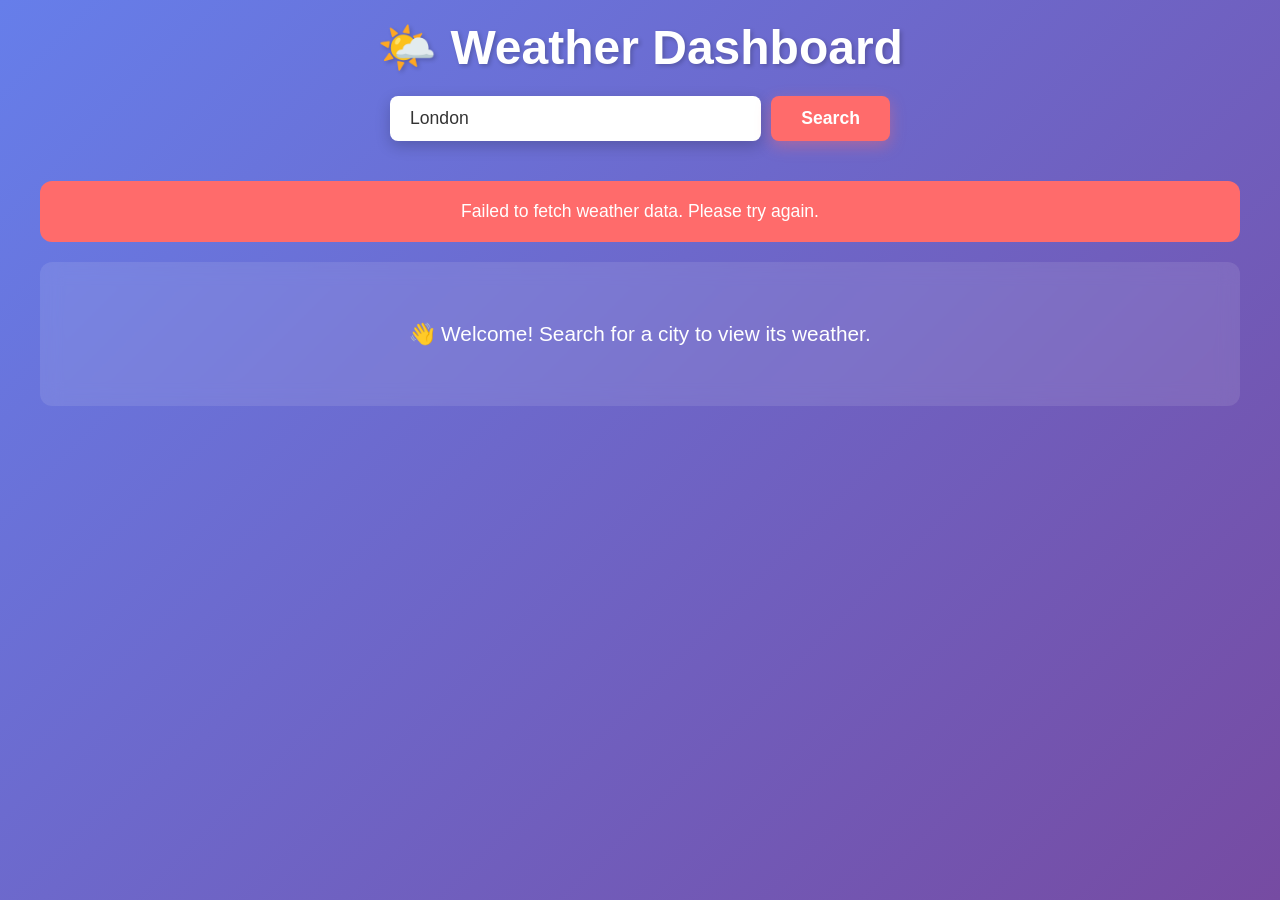
==== index.html @ ed743a14 "Add index.html - Weather Dashboard interface" ====
<!DOCTYPE html>
<html lang="en">
<head>
    <meta charset="UTF-8">
    <meta name="viewport" content="width=device-width, initial-scale=1.0">
    <title>Weather Dashboard</title>
    <link rel="stylesheet" href="styles.css">
</head>
<body>
    <div class="container">
        <div class="header">
            <h1>🌤️ Weather Dashboard</h1>
            <div class="search-box">
                <input type="text" id="searchInput" placeholder="Search for a city..." autocomplete="off">
                <button id="searchBtn">Search</button>
            </div>
        </div>

        <div class="loading" id="loading" style="display: none;">
            <p>Loading weather data...</p>
        </div>

        <div class="error" id="error" style="display: none;"></div>

        <div class="weather-content" id="weatherContent" style="display: none;">
            <!-- Current Weather -->
            <div class="current-weather">
                <div class="city-info">
                    <h2 id="cityName">City Name</h2>
                    <p id="weatherDescription">Weather Description</p>
                </div>
                <div class="temp-section">
                    <div class="temperature">
                        <span id="temp">--</span>°C
                    </div>
                    <div class="weather-icon">
                        <img id="weatherIcon" src="" alt="Weather Icon">
                    </div>
                </div>
            </div>

            <!-- Weather Details Grid -->
            <div class="details-grid">
                <div class="detail-card">
                    <p class="label">Feels Like</p>
                    <p class="value" id="feelsLike">--°C</p>
                </div>
                <div class="detail-card">
                    <p class="label">Humidity</p>
                    <p class="value" id="humidity">--%</p>
                </div>
                <div class="detail-card">
                    <p class="label">Wind Speed</p>
                    <p class="value" id="windSpeed">-- m/s</p>
                </div>
                <div class="detail-card">
                    <p class="label">Pressure</p>
                    <p class="value" id="pressure">-- hPa</p>
                </div>
                <div class="detail-card">
                    <p class="label">UV Index</p>
                    <p class="value" id="uvIndex">--</p>
                </div>
                <div class="detail-card">
                    <p class="label">Visibility</p>
                    <p class="value" id="visibility">-- km</p>
                </div>
            </div>

            <!-- 5-Day Forecast -->
            <div class="forecast-section">
                <h3>5-Day Forecast</h3>
                <div class="forecast-grid" id="forecastGrid">
                    <!-- Forecast cards will be inserted here -->
                </div>
            </div>
        </div>

        <div class="initial-message" id="initialMessage">
            <p>👋 Welcome! Search for a city to view its weather.</p>
        </div>
    </div>

    <script src="script.js"></script>
</body>
</html>
---- styles.css ----
* {
    margin: 0;
    padding: 0;
    box-sizing: border-box;
}

body {
    font-family: 'Segoe UI', Tahoma, Geneva, Verdana, sans-serif;
    background: linear-gradient(135deg, #667eea 0%, #764ba2 100%);
    min-height: 100vh;
    padding: 20px;
}

.container {
    max-width: 1200px;
    margin: 0 auto;
}

.header {
    text-align: center;
    margin-bottom: 40px;
    animation: slideDown 0.6s ease-out;
}

h1 {
    color: white;
    font-size: 3em;
    margin-bottom: 20px;
    text-shadow: 2px 2px 4px rgba(0, 0, 0, 0.2);
}

.search-box {
    display: flex;
    gap: 10px;
    max-width: 500px;
    margin: 0 auto;
}

#searchInput {
    flex: 1;
    padding: 12px 20px;
    font-size: 1.1em;
    border: none;
    border-radius: 8px;
    background: white;
    color: #333;
    box-shadow: 0 5px 15px rgba(0, 0, 0, 0.2);
}

#searchInput::placeholder {
    color: #999;
}

#searchBtn {
    padding: 12px 30px;
    font-size: 1.1em;
    background: #ff6b6b;
    color: white;
    border: none;
    border-radius: 8px;
    cursor: pointer;
    font-weight: 600;
    transition: transform 0.2s, box-shadow 0.2s;
    box-shadow: 0 5px 15px rgba(255, 107, 107, 0.4);
}

#searchBtn:hover {
    transform: translateY(-2px);
    box-shadow: 0 8px 20px rgba(255, 107, 107, 0.6);
}

/* Current Weather Section */
.current-weather {
    background: white;
    border-radius: 15px;
    padding: 40px;
    margin-bottom: 30px;
    display: flex;
    justify-content: space-between;
    align-items: center;
    box-shadow: 0 20px 60px rgba(0, 0, 0, 0.3);
    animation: fadeIn 0.6s ease-out;
}

.city-info {
    flex: 1;
}

.city-info h2 {
    font-size: 2.5em;
    color: #333;
    margin-bottom: 10px;
}

.city-info p {
    font-size: 1.3em;
    color: #666;
    text-transform: capitalize;
}

.temp-section {
    display: flex;
    align-items: center;
    gap: 30px;
}

.temperature {
    font-size: 4em;
    color: #667eea;
    font-weight: 700;
}

.weather-icon img {
    width: 120px;
    height: 120px;
    filter: drop-shadow(0 4px 8px rgba(0, 0, 0, 0.1));
}

/* Details Grid */
.details-grid {
    display: grid;
    grid-template-columns: repeat(auto-fit, minmax(180px, 1fr));
    gap: 15px;
    margin-bottom: 30px;
}

.detail-card {
    background: white;
    padding: 20px;
    border-radius: 12px;
    box-shadow: 0 5px 15px rgba(0, 0, 0, 0.1);
    transition: transform 0.3s, box-shadow 0.3s;
}

.detail-card:hover {
    transform: translateY(-5px);
    box-shadow: 0 10px 25px rgba(0, 0, 0, 0.15);
}

.detail-card .label {
    font-size: 0.9em;
    color: #999;
    margin-bottom: 8px;
    font-weight: 600;
}

.detail-card .value {
    font-size: 1.6em;
    color: #667eea;
    font-weight: 700;
}

/* Forecast Section */
.forecast-section {
    margin-top: 30px;
}

.forecast-section h3 {
    color: white;
    font-size: 1.5em;
    margin-bottom: 20px;
}

.forecast-grid {
    display: grid;
    grid-template-columns: repeat(auto-fit, minmax(150px, 1fr));
    gap: 15px;
}

.forecast-card {
    background: white;
    padding: 20px;
    border-radius: 12px;
    text-align: center;
    box-shadow: 0 5px 15px rgba(0, 0, 0, 0.1);
    transition: transform 0.3s;
    animation: slideUp 0.5s ease-out;
}

.forecast-card:hover {
    transform: translateY(-5px);
}

.forecast-card .date {
    color: #999;
    font-size: 0.9em;
    margin-bottom: 10px;
}

.forecast-card .forecast-icon {
    width: 60px;
    height: 60px;
    margin: 10px auto;
}

.forecast-card .forecast-temp {
    font-size: 1.5em;
    color: #667eea;
    font-weight: 700;
    margin: 10px 0;
}

.forecast-card .forecast-desc {
    color: #666;
    font-size: 0.9em;
    text-transform: capitalize;
}

/* Loading & Error States */
.loading {
    text-align: center;
    padding: 40px;
    color: white;
    font-size: 1.3em;
}

.error {
    background: #ff6b6b;
    color: white;
    padding: 20px;
    border-radius: 12px;
    text-align: center;
    font-size: 1.1em;
    margin-bottom: 20px;
    animation: shake 0.5s ease-out;
}

.initial-message {
    text-align: center;
    padding: 60px 20px;
    color: white;
    font-size: 1.3em;
    background: rgba(255, 255, 255, 0.1);
    border-radius: 12px;
    backdrop-filter: blur(10px);
}

/* Animations */
@keyframes slideDown {
    from {
        opacity: 0;
        transform: translateY(-30px);
    }
    to {
        opacity: 1;
        transform: translateY(0);
    }
}

@keyframes fadeIn {
    from {
        opacity: 0;
    }
    to {
        opacity: 1;
    }
}

@keyframes slideUp {
    from {
        opacity: 0;
        transform: translateY(20px);
    }
    to {
        opacity: 1;
        transform: translateY(0);
    }
}

@keyframes shake {
    0%, 100% { transform: translateX(0); }
    25% { transform: translateX(-10px); }
    75% { transform: translateX(10px); }
}

/* Responsive Design */
@media (max-width: 768px) {
    h1 {
        font-size: 2em;
    }

    .current-weather {
        flex-direction: column;
        text-align: center;
    }

    .temp-section {
        margin-top: 20px;
    }

    .search-box {
        flex-direction: column;
    }

    .details-grid {
        grid-template-columns: repeat(2, 1fr);
    }

    .forecast-grid {
        grid-template-columns: repeat(2, 1fr);
    }
}

@media (max-width: 480px) {
    .details-grid {
        grid-template-columns: 1fr;
    }

    .forecast-grid {
        grid-template-columns: 1fr;
    }

    .temperature {
        font-size: 3em;
    }

    .weather-icon img {
        width: 80px;
        height: 80px;
    }
}
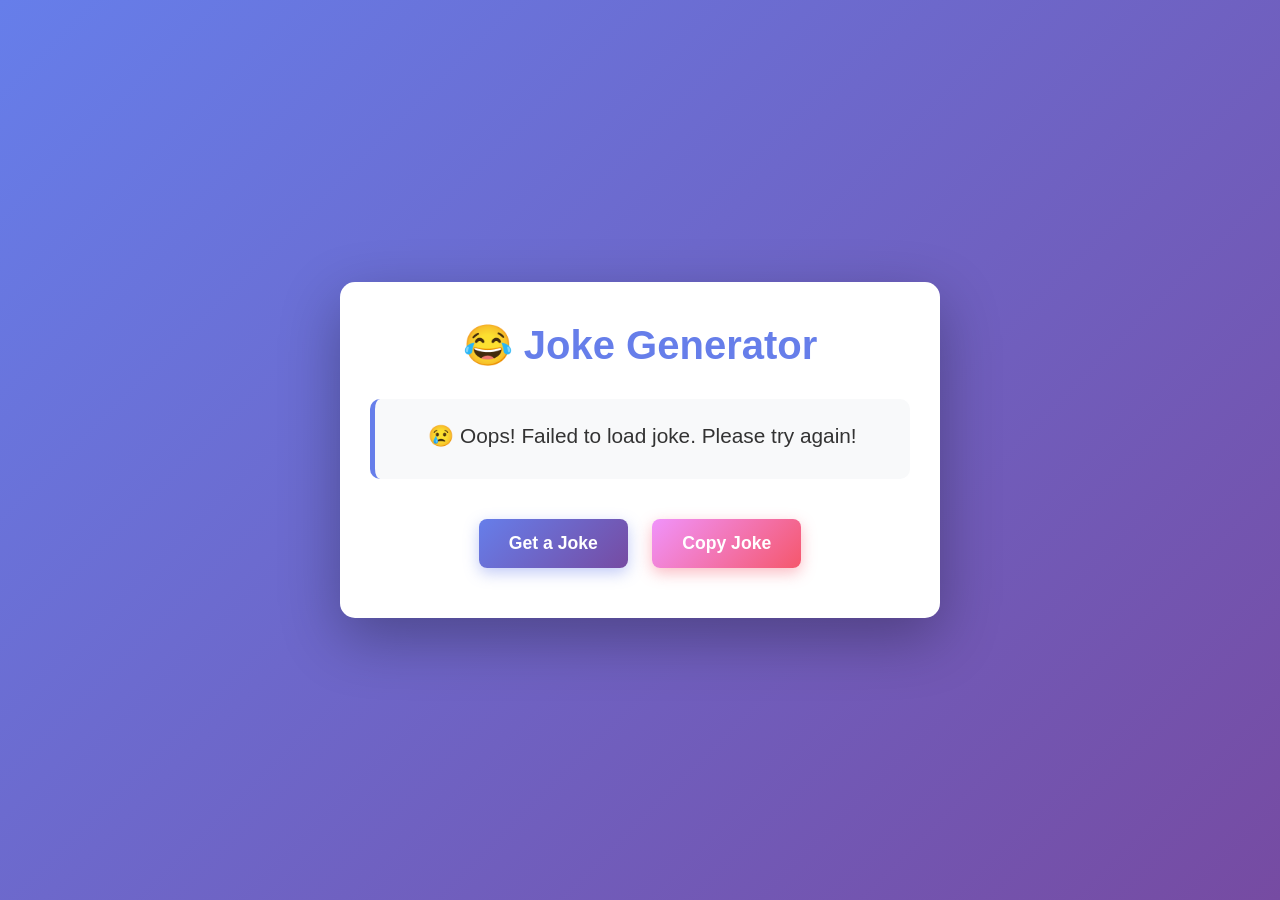
==== commit 1463fbf3: "Add Joke Generator - Random joke fetching with Official Joke API" ====
--- a/index.html
+++ b/index.html
@@ -3,81 +3,17 @@
 <head>
     <meta charset="UTF-8">
     <meta name="viewport" content="width=device-width, initial-scale=1.0">
-    <title>Weather Dashboard</title>
+    <title>Random Joke Generator</title>
     <link rel="stylesheet" href="styles.css">
 </head>
 <body>
     <div class="container">
-        <div class="header">
-            <h1>🌤️ Weather Dashboard</h1>
-            <div class="search-box">
-                <input type="text" id="searchInput" placeholder="Search for a city..." autocomplete="off">
-                <button id="searchBtn">Search</button>
-            </div>
-        </div>
-
-        <div class="loading" id="loading" style="display: none;">
-            <p>Loading weather data...</p>
-        </div>
-
-        <div class="error" id="error" style="display: none;"></div>
-
-        <div class="weather-content" id="weatherContent" style="display: none;">
-            <!-- Current Weather -->
-            <div class="current-weather">
-                <div class="city-info">
-                    <h2 id="cityName">City Name</h2>
-                    <p id="weatherDescription">Weather Description</p>
-                </div>
-                <div class="temp-section">
-                    <div class="temperature">
-                        <span id="temp">--</span>°C
-                    </div>
-                    <div class="weather-icon">
-                        <img id="weatherIcon" src="" alt="Weather Icon">
-                    </div>
-                </div>
-            </div>
-
-            <!-- Weather Details Grid -->
-            <div class="details-grid">
-                <div class="detail-card">
-                    <p class="label">Feels Like</p>
-                    <p class="value" id="feelsLike">--°C</p>
-                </div>
-                <div class="detail-card">
-                    <p class="label">Humidity</p>
-                    <p class="value" id="humidity">--%</p>
-                </div>
-                <div class="detail-card">
-                    <p class="label">Wind Speed</p>
-                    <p class="value" id="windSpeed">-- m/s</p>
-                </div>
-                <div class="detail-card">
-                    <p class="label">Pressure</p>
-                    <p class="value" id="pressure">-- hPa</p>
-                </div>
-                <div class="detail-card">
-                    <p class="label">UV Index</p>
-                    <p class="value" id="uvIndex">--</p>
-                </div>
-                <div class="detail-card">
-                    <p class="label">Visibility</p>
-                    <p class="value" id="visibility">-- km</p>
-                </div>
-            </div>
-
-            <!-- 5-Day Forecast -->
-            <div class="forecast-section">
-                <h3>5-Day Forecast</h3>
-                <div class="forecast-grid" id="forecastGrid">
-                    <!-- Forecast cards will be inserted here -->
-                </div>
-            </div>
-        </div>
-
-        <div class="initial-message" id="initialMessage">
-            <p>👋 Welcome! Search for a city to view its weather.</p>
+        <div class="joke-box">
+            <h1>😂 Joke Generator</h1>
+            <p class="joke-text" id="jokeText">Click the button to get a random joke!</p>
+            <button class="btn" id="jokeBtn">Get a Joke</button>
+            <button class="btn btn-secondary" id="copyBtn">Copy Joke</button>
+            <p class="loading" id="loading" style="display: none;">Loading...</p>
         </div>
     </div>
 
--- a/styles.css
+++ b/styles.css
@@ -8,235 +8,27 @@
     font-family: 'Segoe UI', Tahoma, Geneva, Verdana, sans-serif;
     background: linear-gradient(135deg, #667eea 0%, #764ba2 100%);
     min-height: 100vh;
+    display: flex;
+    justify-content: center;
+    align-items: center;
     padding: 20px;
 }
 
 .container {
-    max-width: 1200px;
-    margin: 0 auto;
+    width: 100%;
+    max-width: 600px;
 }
 
-.header {
+.joke-box {
+    background: white;
+    border-radius: 15px;
+    padding: 40px 30px;
+    box-shadow: 0 20px 60px rgba(0, 0, 0, 0.3);
     text-align: center;
-    margin-bottom: 40px;
-    animation: slideDown 0.6s ease-out;
+    animation: slideIn 0.5s ease-out;
 }
 
-h1 {
-    color: white;
-    font-size: 3em;
-    margin-bottom: 20px;
-    text-shadow: 2px 2px 4px rgba(0, 0, 0, 0.2);
-}
-
-.search-box {
-    display: flex;
-    gap: 10px;
-    max-width: 500px;
-    margin: 0 auto;
-}
-
-#searchInput {
-    flex: 1;
-    padding: 12px 20px;
-    font-size: 1.1em;
-    border: none;
-    border-radius: 8px;
-    background: white;
-    color: #333;
-    box-shadow: 0 5px 15px rgba(0, 0, 0, 0.2);
-}
-
-#searchInput::placeholder {
-    color: #999;
-}
-
-#searchBtn {
-    padding: 12px 30px;
-    font-size: 1.1em;
-    background: #ff6b6b;
-    color: white;
-    border: none;
-    border-radius: 8px;
-    cursor: pointer;
-    font-weight: 600;
-    transition: transform 0.2s, box-shadow 0.2s;
-    box-shadow: 0 5px 15px rgba(255, 107, 107, 0.4);
-}
-
-#searchBtn:hover {
-    transform: translateY(-2px);
-    box-shadow: 0 8px 20px rgba(255, 107, 107, 0.6);
-}
-
-/* Current Weather Section */
-.current-weather {
-    background: white;
-    border-radius: 15px;
-    padding: 40px;
-    margin-bottom: 30px;
-    display: flex;
-    justify-content: space-between;
-    align-items: center;
-    box-shadow: 0 20px 60px rgba(0, 0, 0, 0.3);
-    animation: fadeIn 0.6s ease-out;
-}
-
-.city-info {
-    flex: 1;
-}
-
-.city-info h2 {
-    font-size: 2.5em;
-    color: #333;
-    margin-bottom: 10px;
-}
-
-.city-info p {
-    font-size: 1.3em;
-    color: #666;
-    text-transform: capitalize;
-}
-
-.temp-section {
-    display: flex;
-    align-items: center;
-    gap: 30px;
-}
-
-.temperature {
-    font-size: 4em;
-    color: #667eea;
-    font-weight: 700;
-}
-
-.weather-icon img {
-    width: 120px;
-    height: 120px;
-    filter: drop-shadow(0 4px 8px rgba(0, 0, 0, 0.1));
-}
-
-/* Details Grid */
-.details-grid {
-    display: grid;
-    grid-template-columns: repeat(auto-fit, minmax(180px, 1fr));
-    gap: 15px;
-    margin-bottom: 30px;
-}
-
-.detail-card {
-    background: white;
-    padding: 20px;
-    border-radius: 12px;
-    box-shadow: 0 5px 15px rgba(0, 0, 0, 0.1);
-    transition: transform 0.3s, box-shadow 0.3s;
-}
-
-.detail-card:hover {
-    transform: translateY(-5px);
-    box-shadow: 0 10px 25px rgba(0, 0, 0, 0.15);
-}
-
-.detail-card .label {
-    font-size: 0.9em;
-    color: #999;
-    margin-bottom: 8px;
-    font-weight: 600;
-}
-
-.detail-card .value {
-    font-size: 1.6em;
-    color: #667eea;
-    font-weight: 700;
-}
-
-/* Forecast Section */
-.forecast-section {
-    margin-top: 30px;
-}
-
-.forecast-section h3 {
-    color: white;
-    font-size: 1.5em;
-    margin-bottom: 20px;
-}
-
-.forecast-grid {
-    display: grid;
-    grid-template-columns: repeat(auto-fit, minmax(150px, 1fr));
-    gap: 15px;
-}
-
-.forecast-card {
-    background: white;
-    padding: 20px;
-    border-radius: 12px;
-    text-align: center;
-    box-shadow: 0 5px 15px rgba(0, 0, 0, 0.1);
-    transition: transform 0.3s;
-    animation: slideUp 0.5s ease-out;
-}
-
-.forecast-card:hover {
-    transform: translateY(-5px);
-}
-
-.forecast-card .date {
-    color: #999;
-    font-size: 0.9em;
-    margin-bottom: 10px;
-}
-
-.forecast-card .forecast-icon {
-    width: 60px;
-    height: 60px;
-    margin: 10px auto;
-}
-
-.forecast-card .forecast-temp {
-    font-size: 1.5em;
-    color: #667eea;
-    font-weight: 700;
-    margin: 10px 0;
-}
-
-.forecast-card .forecast-desc {
-    color: #666;
-    font-size: 0.9em;
-    text-transform: capitalize;
-}
-
-/* Loading & Error States */
-.loading {
-    text-align: center;
-    padding: 40px;
-    color: white;
-    font-size: 1.3em;
-}
-
-.error {
-    background: #ff6b6b;
-    color: white;
-    padding: 20px;
-    border-radius: 12px;
-    text-align: center;
-    font-size: 1.1em;
-    margin-bottom: 20px;
-    animation: shake 0.5s ease-out;
-}
-
-.initial-message {
-    text-align: center;
-    padding: 60px 20px;
-    color: white;
-    font-size: 1.3em;
-    background: rgba(255, 255, 255, 0.1);
-    border-radius: 12px;
-    backdrop-filter: blur(10px);
-}
-
-/* Animations */
-@keyframes slideDown {
+@keyframes slideIn {
     from {
         opacity: 0;
         transform: translateY(-30px);
@@ -245,6 +37,26 @@
         opacity: 1;
         transform: translateY(0);
     }
+}
+
+h1 {
+    color: #667eea;
+    margin-bottom: 30px;
+    font-size: 2.5em;
+    font-weight: 700;
+}
+
+.joke-text {
+    font-size: 1.3em;
+    color: #333;
+    line-height: 1.6;
+    margin: 30px 0;
+    min-height: 80px;
+    padding: 20px;
+    background: #f8f9fa;
+    border-radius: 10px;
+    border-left: 5px solid #667eea;
+    animation: fadeIn 0.5s ease-out;
 }
 
 @keyframes fadeIn {
@@ -256,66 +68,73 @@
     }
 }
 
-@keyframes slideUp {
-    from {
-        opacity: 0;
-        transform: translateY(20px);
+.btn {
+    background: linear-gradient(135deg, #667eea 0%, #764ba2 100%);
+    color: white;
+    border: none;
+    padding: 14px 30px;
+    font-size: 1.1em;
+    border-radius: 8px;
+    cursor: pointer;
+    margin: 10px;
+    font-weight: 600;
+    transition: transform 0.2s, box-shadow 0.2s;
+    box-shadow: 0 5px 15px rgba(102, 126, 234, 0.4);
+}
+
+.btn:hover {
+    transform: translateY(-3px);
+    box-shadow: 0 8px 20px rgba(102, 126, 234, 0.6);
+}
+
+.btn:active {
+    transform: translateY(-1px);
+}
+
+.btn-secondary {
+    background: linear-gradient(135deg, #f093fb 0%, #f5576c 100%);
+    box-shadow: 0 5px 15px rgba(245, 87, 108, 0.4);
+}
+
+.btn-secondary:hover {
+    box-shadow: 0 8px 20px rgba(245, 87, 108, 0.6);
+}
+
+.loading {
+    font-size: 1.2em;
+    color: #667eea;
+    font-weight: 600;
+    margin-top: 20px;
+    animation: pulse 1.5s infinite;
+}
+
+@keyframes pulse {
+    0%, 100% {
+        opacity: 1;
     }
-    to {
-        opacity: 1;
-        transform: translateY(0);
+    50% {
+        opacity: 0.5;
     }
 }
 
-@keyframes shake {
-    0%, 100% { transform: translateX(0); }
-    25% { transform: translateX(-10px); }
-    75% { transform: translateX(10px); }
-}
+/* Responsive Design */
+@media (max-width: 600px) {
+    .joke-box {
+        padding: 30px 20px;
+    }
 
-/* Responsive Design */
-@media (max-width: 768px) {
     h1 {
         font-size: 2em;
     }
 
-    .current-weather {
-        flex-direction: column;
-        text-align: center;
+    .joke-text {
+        font-size: 1.1em;
     }
 
-    .temp-section {
-        margin-top: 20px;
-    }
-
-    .search-box {
-        flex-direction: column;
-    }
-
-    .details-grid {
-        grid-template-columns: repeat(2, 1fr);
-    }
-
-    .forecast-grid {
-        grid-template-columns: repeat(2, 1fr);
-    }
-}
-
-@media (max-width: 480px) {
-    .details-grid {
-        grid-template-columns: 1fr;
-    }
-
-    .forecast-grid {
-        grid-template-columns: 1fr;
-    }
-
-    .temperature {
-        font-size: 3em;
-    }
-
-    .weather-icon img {
-        width: 80px;
-        height: 80px;
+    .btn {
+        padding: 12px 25px;
+        font-size: 1em;
+        width: 100%;
+        margin: 8px 0;
     }
 }
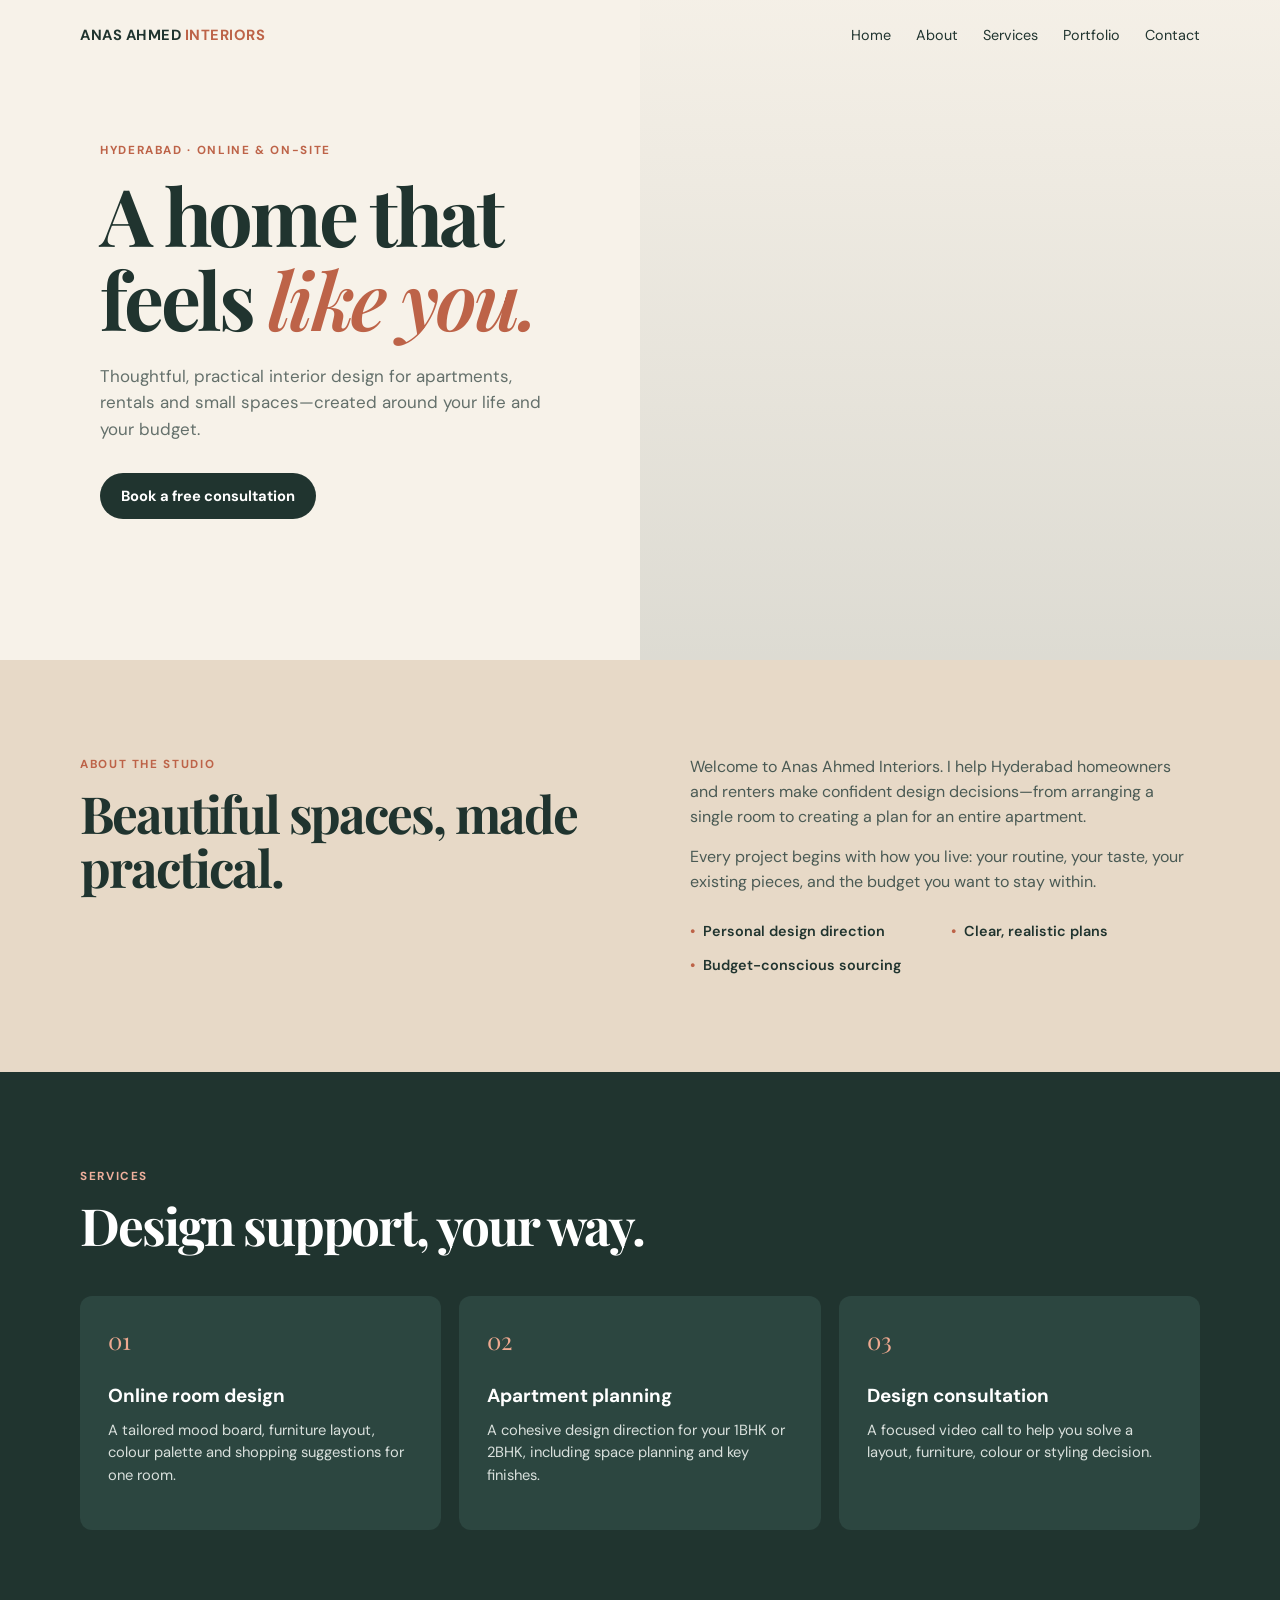
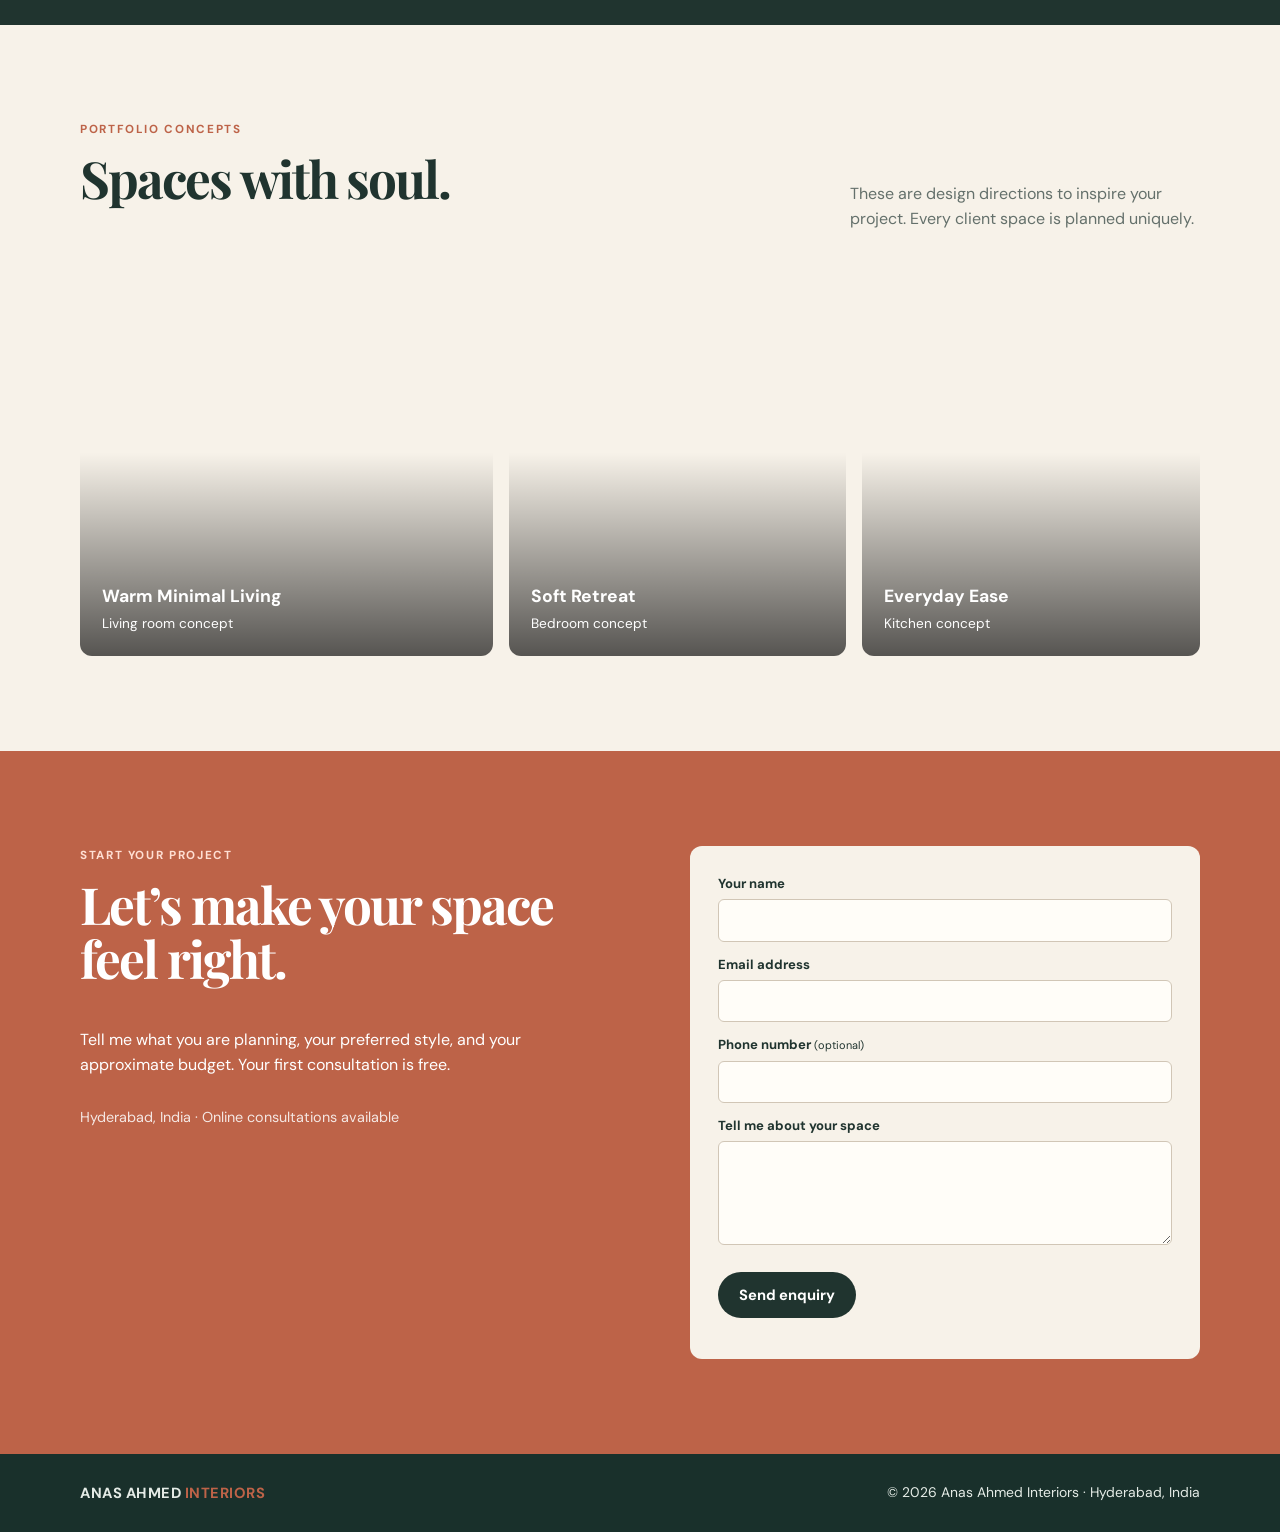
==== commit 47cfbf3a: "Add files via upload" ====
--- a/index.html
+++ b/index.html
@@ -1,22 +1,8 @@
-<!DOCTYPE html>
-<html lang="en">
-<head>
-    <meta charset="UTF-8">
-    <meta name="viewport" content="width=device-width, initial-scale=1.0">
-    <title>Random Joke Generator</title>
-    <link rel="stylesheet" href="styles.css">
-</head>
-<body>
-    <div class="container">
-        <div class="joke-box">
-            <h1>😂 Joke Generator</h1>
-            <p class="joke-text" id="jokeText">Click the button to get a random joke!</p>
-            <button class="btn" id="jokeBtn">Get a Joke</button>
-            <button class="btn btn-secondary" id="copyBtn">Copy Joke</button>
-            <p class="loading" id="loading" style="display: none;">Loading...</p>
-        </div>
-    </div>
-
-    <script src="script.js"></script>
-</body>
-</html>+<!doctype html>
+<html lang="en"><head><meta charset="utf-8"><meta name="viewport" content="width=device-width,initial-scale=1"><meta name="description" content="Anas Ahmed Interiors offers thoughtful, affordable interior design in Hyderabad and online."><title>Anas Ahmed Interiors | Hyderabad</title><link rel="preconnect" href="https://fonts.googleapis.com"><link rel="preconnect" href="https://fonts.gstatic.com" crossorigin><link href="https://fonts.googleapis.com/css2?family=DM+Sans:wght@400;500;600;700&family=Playfair+Display:wght@600;700&display=swap" rel="stylesheet"><link rel="stylesheet" href="styles.css"></head>
+<body><nav class="navbar"><div class="nav-container"><a class="logo" href="#home">ANAS AHMED <span>INTERIORS</span></a><button class="menu-toggle" id="menuToggle" aria-label="Open navigation"><span></span><span></span><span></span></button><ul class="nav-menu" id="navMenu"><li><a href="#home">Home</a></li><li><a href="#about">About</a></li><li><a href="#services">Services</a></li><li><a href="#portfolio">Portfolio</a></li><li><a href="#contact">Contact</a></li></ul></div></nav>
+<main><section class="hero" id="home"><div class="hero-copy"><p class="eyebrow">Hyderabad · Online & on-site</p><h1>A home that feels <em>like you.</em></h1><p class="lead">Thoughtful, practical interior design for apartments, rentals and small spaces—created around your life and your budget.</p><a class="button" href="#contact">Book a free consultation</a></div><div class="hero-image" role="img" aria-label="Warm modern living room"></div></section>
+<section class="about section" id="about"><div class="container split"><div><p class="eyebrow">About the studio</p><h2>Beautiful spaces, made practical.</h2></div><div><p>Welcome to Anas Ahmed Interiors. I help Hyderabad homeowners and renters make confident design decisions—from arranging a single room to creating a plan for an entire apartment.</p><p>Every project begins with how you live: your routine, your taste, your existing pieces, and the budget you want to stay within.</p><div class="features"><span>Personal design direction</span><span>Clear, realistic plans</span><span>Budget-conscious sourcing</span></div></div></div></section>
+<section class="services section" id="services"><div class="container"><p class="eyebrow">Services</p><h2>Design support, your way.</h2><div class="services-grid"><article><b>01</b><h3>Online room design</h3><p>A tailored mood board, furniture layout, colour palette and shopping suggestions for one room.</p></article><article><b>02</b><h3>Apartment planning</h3><p>A cohesive design direction for your 1BHK or 2BHK, including space planning and key finishes.</p></article><article><b>03</b><h3>Design consultation</h3><p>A focused video call to help you solve a layout, furniture, colour or styling decision.</p></article></div></div></section>
+<section class="portfolio section" id="portfolio"><div class="container"><div class="portfolio-heading"><div><p class="eyebrow">Portfolio concepts</p><h2>Spaces with soul.</h2></div><p>These are design directions to inspire your project. Every client space is planned uniquely.</p></div><div class="portfolio-grid"><article class="project p1"><div><h3>Warm Minimal Living</h3><p>Living room concept</p></div></article><article class="project p2"><div><h3>Soft Retreat</h3><p>Bedroom concept</p></div></article><article class="project p3"><div><h3>Everyday Ease</h3><p>Kitchen concept</p></div></article></div></div></section>
+<section class="contact section" id="contact"><div class="container contact-grid"><div><p class="eyebrow">Start your project</p><h2>Let’s make your space feel right.</h2><p>Tell me what you are planning, your preferred style, and your approximate budget. Your first consultation is free.</p><p class="contact-note">Hyderabad, India · Online consultations available</p></div><form id="contactForm"><label>Your name<input name="name" required></label><label>Email address<input type="email" name="email" required></label><label>Phone number <small>(optional)</small><input name="phone"></label><label>Tell me about your space<textarea name="message" rows="4" required></textarea></label><button class="button" type="submit">Send enquiry</button><p class="form-message" id="formMessage" aria-live="polite"></p></form></div></section></main><footer><div class="container"><a class="logo" href="#home">ANAS AHMED <span>INTERIORS</span></a><p>© 2026 Anas Ahmed Interiors · Hyderabad, India</p></div></footer><script src="script.js"></script></body></html>
--- a/styles.css
+++ b/styles.css
@@ -1,140 +1 @@
-* {
-    margin: 0;
-    padding: 0;
-    box-sizing: border-box;
-}
-
-body {
-    font-family: 'Segoe UI', Tahoma, Geneva, Verdana, sans-serif;
-    background: linear-gradient(135deg, #667eea 0%, #764ba2 100%);
-    min-height: 100vh;
-    display: flex;
-    justify-content: center;
-    align-items: center;
-    padding: 20px;
-}
-
-.container {
-    width: 100%;
-    max-width: 600px;
-}
-
-.joke-box {
-    background: white;
-    border-radius: 15px;
-    padding: 40px 30px;
-    box-shadow: 0 20px 60px rgba(0, 0, 0, 0.3);
-    text-align: center;
-    animation: slideIn 0.5s ease-out;
-}
-
-@keyframes slideIn {
-    from {
-        opacity: 0;
-        transform: translateY(-30px);
-    }
-    to {
-        opacity: 1;
-        transform: translateY(0);
-    }
-}
-
-h1 {
-    color: #667eea;
-    margin-bottom: 30px;
-    font-size: 2.5em;
-    font-weight: 700;
-}
-
-.joke-text {
-    font-size: 1.3em;
-    color: #333;
-    line-height: 1.6;
-    margin: 30px 0;
-    min-height: 80px;
-    padding: 20px;
-    background: #f8f9fa;
-    border-radius: 10px;
-    border-left: 5px solid #667eea;
-    animation: fadeIn 0.5s ease-out;
-}
-
-@keyframes fadeIn {
-    from {
-        opacity: 0;
-    }
-    to {
-        opacity: 1;
-    }
-}
-
-.btn {
-    background: linear-gradient(135deg, #667eea 0%, #764ba2 100%);
-    color: white;
-    border: none;
-    padding: 14px 30px;
-    font-size: 1.1em;
-    border-radius: 8px;
-    cursor: pointer;
-    margin: 10px;
-    font-weight: 600;
-    transition: transform 0.2s, box-shadow 0.2s;
-    box-shadow: 0 5px 15px rgba(102, 126, 234, 0.4);
-}
-
-.btn:hover {
-    transform: translateY(-3px);
-    box-shadow: 0 8px 20px rgba(102, 126, 234, 0.6);
-}
-
-.btn:active {
-    transform: translateY(-1px);
-}
-
-.btn-secondary {
-    background: linear-gradient(135deg, #f093fb 0%, #f5576c 100%);
-    box-shadow: 0 5px 15px rgba(245, 87, 108, 0.4);
-}
-
-.btn-secondary:hover {
-    box-shadow: 0 8px 20px rgba(245, 87, 108, 0.6);
-}
-
-.loading {
-    font-size: 1.2em;
-    color: #667eea;
-    font-weight: 600;
-    margin-top: 20px;
-    animation: pulse 1.5s infinite;
-}
-
-@keyframes pulse {
-    0%, 100% {
-        opacity: 1;
-    }
-    50% {
-        opacity: 0.5;
-    }
-}
-
-/* Responsive Design */
-@media (max-width: 600px) {
-    .joke-box {
-        padding: 30px 20px;
-    }
-
-    h1 {
-        font-size: 2em;
-    }
-
-    .joke-text {
-        font-size: 1.1em;
-    }
-
-    .btn {
-        padding: 12px 25px;
-        font-size: 1em;
-        width: 100%;
-        margin: 8px 0;
-    }
-}+:root{--ink:#20342f;--cream:#f7f2e9;--sand:#e7d9c7;--terra:#bd6348;--muted:#64706b}*{box-sizing:border-box}html{scroll-behavior:smooth}body{margin:0;background:var(--cream);color:var(--ink);font-family:"DM Sans",sans-serif;line-height:1.55}h1,h2,h3,p{margin-top:0}h1,h2{font-family:"Playfair Display",serif;letter-spacing:-.04em;line-height:1.05}a{text-decoration:none;color:inherit}.container,.nav-container{width:min(1120px,calc(100% - 40px));margin:auto}.navbar{padding:24px 0;position:absolute;width:100%;z-index:2}.nav-container{display:flex;align-items:center;justify-content:space-between}.logo{font-weight:700;font-size:.92rem;letter-spacing:.035em}.logo span,.eyebrow{color:var(--terra)}.nav-menu{display:flex;list-style:none;gap:25px;margin:0;padding:0;font-size:.9rem}.nav-menu a:hover{color:var(--terra)}.menu-toggle{display:none;border:0;background:transparent}.hero{min-height:660px;display:grid;grid-template-columns:1fr 1fr;align-items:center}.hero-copy{width:min(540px,calc(100% - 40px));margin-left:auto;padding-right:75px}.eyebrow{text-transform:uppercase;letter-spacing:.14em;font-size:.73rem;font-weight:700;margin-bottom:14px}.hero h1{font-size:clamp(3.25rem,6.2vw,5.5rem);margin-bottom:23px}.hero h1 em{font-weight:600;color:var(--terra)}.lead{color:var(--muted);font-size:1.06rem;max-width:470px}.button{background:var(--ink);color:white;border:0;border-radius:99px;padding:13px 21px;display:inline-block;font:700 .92rem "DM Sans",sans-serif;cursor:pointer;margin-top:14px}.button:hover{background:var(--terra)}.hero-image{height:660px;background:linear-gradient(0deg,rgba(32,52,47,.12),rgba(32,52,47,.01)),url('https://images.unsplash.com/photo-1616486338812-3dadae4b4ace?auto=format&fit=crop&w=1200&q=85') center/cover}.section{padding:95px 0}.about{background:var(--sand)}.split{display:grid;grid-template-columns:1fr 1fr;gap:100px}.split h2,.section h2{font-size:clamp(2.3rem,4vw,3.5rem)}.split p:not(.eyebrow){color:#4a5a54}.features{display:grid;grid-template-columns:1fr 1fr;gap:12px;margin-top:25px;font-weight:600;font-size:.9rem}.features span:before{content:"•";color:var(--terra);margin-right:8px}.services{background:var(--ink);color:white}.services .eyebrow{color:#efb09d}.services-grid{display:grid;grid-template-columns:repeat(3,1fr);gap:18px;margin-top:43px}.services article{border-radius:12px;min-height:225px;padding:28px;background:#2c4640}.services article>b{font:1.5rem "Playfair Display",serif;color:#efa990}.services h3{margin:24px 0 8px;font-size:1.18rem}.services article p{font-size:.92rem;color:#d9e0dc}.portfolio-heading{display:flex;justify-content:space-between;align-items:end;gap:45px}.portfolio-heading>p{max-width:350px;color:var(--muted)}.portfolio-grid{display:grid;grid-template-columns:1.1fr .9fr .9fr;gap:16px;margin-top:38px}.project{height:370px;border-radius:12px;padding:22px;display:flex;align-items:end;position:relative;overflow:hidden;color:white;background-size:cover;background-position:center}.project:before{content:"";position:absolute;inset:0;background:linear-gradient(transparent 45%,rgba(0,0,0,.65))}.project div{position:relative}.project h3{margin-bottom:0;font-size:1.1rem}.project p{margin:3px 0 0;font-size:.85rem}.p1{background-image:url('https://images.unsplash.com/photo-1600566753086-00f18fb6b3ea?auto=format&fit=crop&w=900&q=85')}.p2{background-image:url('https://images.unsplash.com/photo-1618221195710-dd6b41faaea6?auto=format&fit=crop&w=800&q=85')}.p3{background-image:url('https://images.unsplash.com/photo-1600210492486-724fe5c67fb0?auto=format&fit=crop&w=800&q=85')}.contact{background:var(--terra);color:white}.contact .eyebrow{color:#ffdfd3}.contact p:not(.eyebrow){max-width:480px}.contact-note{font-size:.9rem;opacity:.85;margin-top:28px}.contact-grid{display:grid;grid-template-columns:1fr 1fr;gap:100px}form{background:var(--cream);padding:28px;border-radius:12px;color:var(--ink)}label{display:block;font-size:.82rem;font-weight:700;margin-bottom:13px}small{font-weight:400}input,textarea{display:block;width:100%;border:1px solid #d1c6b6;background:#fffdf8;border-radius:6px;padding:10px;margin-top:5px;font:inherit;color:var(--ink)}textarea{resize:vertical}.form-message{font-size:.85rem;margin:13px 0 0;color:var(--terra);font-weight:600}footer{padding:28px 0;background:#19302b;color:#e4ebe6;font-size:.87rem}footer .container{display:flex;justify-content:space-between;align-items:center}footer p{margin:0}@media(max-width:720px){.navbar{position:relative}.nav-menu{display:none}.menu-toggle{display:grid;gap:5px;padding:7px}.menu-toggle span{display:block;width:23px;height:2px;background:var(--ink)}.nav-menu.open{display:flex;position:absolute;left:20px;right:20px;top:68px;padding:20px;background:var(--cream);flex-direction:column;gap:14px;box-shadow:0 12px 20px #0002}.hero,.split,.contact-grid{grid-template-columns:1fr}.hero-copy{width:calc(100% - 40px);padding:65px 0 45px;margin:auto}.hero-image{height:400px}.section{padding:64px 0}.split,.contact-grid{gap:30px}.services-grid,.portfolio-grid{grid-template-columns:1fr}.portfolio-heading{display:block}.portfolio-heading>p{margin-top:15px}.features{grid-template-columns:1fr}.project{height:280px}footer .container{display:block}footer p{margin-top:10px}}
